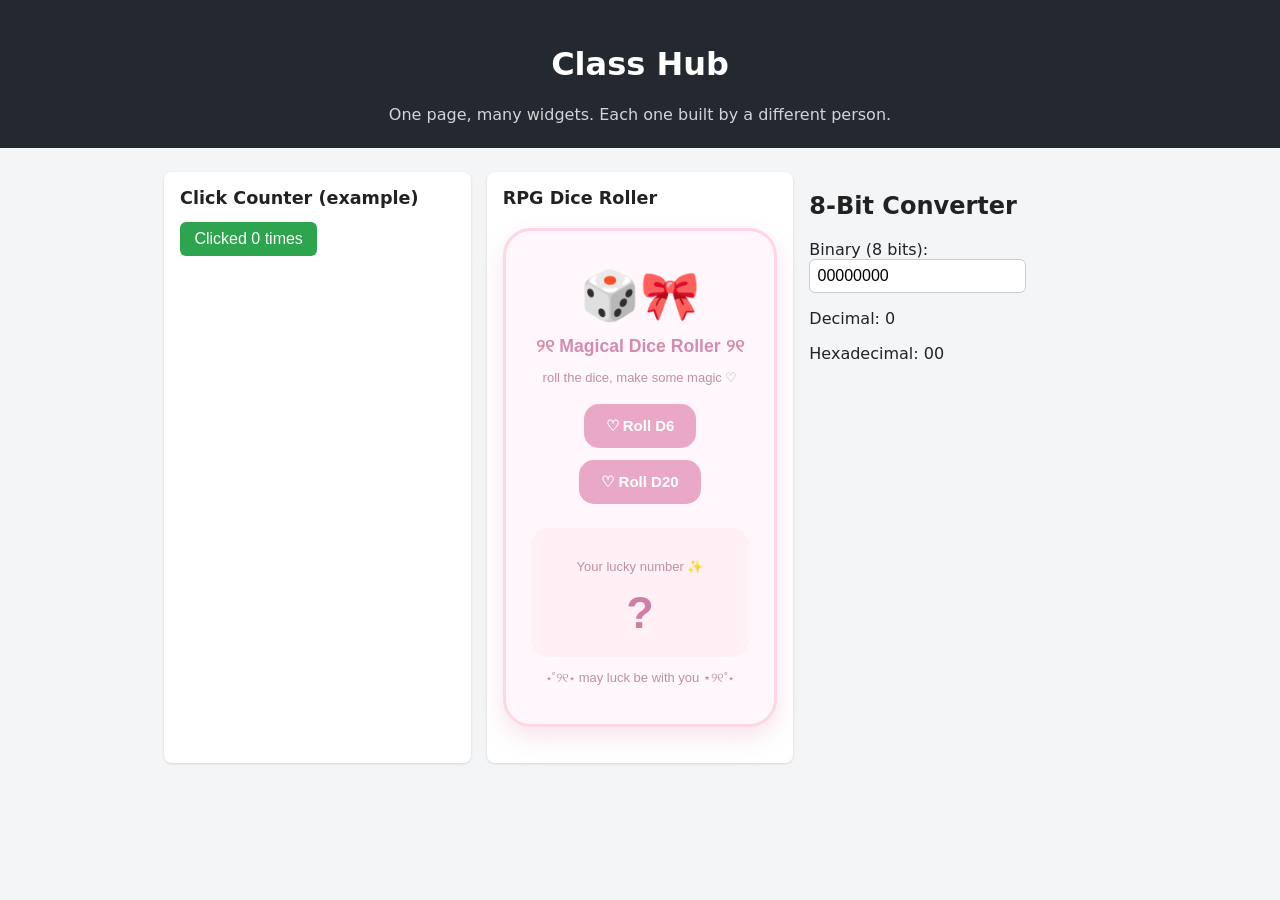
==== index.html @ f5372471 "Merge branch 'main' into widget/shin" ====
<!DOCTYPE html>
<html lang="en">
<head>
  <meta charset="UTF-8">
  <meta name="viewport" content="width=device-width, initial-scale=1">
  <title>Class Hub</title>
  <link rel="stylesheet" href="style.css">
</head>
<body>
  <header>
    <h1>Class Hub</h1>
    <p>One page, many widgets. Each one built by a different person.</p>
  </header>

  <main id="widgets">
    <!-- Example widget (do not delete) -->
    <section class="widget">
      <h2>Click Counter (example)</h2>
      <div id="example-widget"></div>
    </section>

    <!-- ADD YOUR WIDGET SECTION BELOW THIS LINE -->
 <section class="widget">
      <h2>RPG Dice Roller</h2>
      <div id="shin-widget"></div>
    </section>
<div id="moshi-widget"></div>
  </main>

  <!-- Example script (do not delete) -->
  <script src="widgets/example.js"></script>

  <!-- ADD YOUR SCRIPT TAG BELOW THIS LINE -->
<script src="widgets/shin.js"></script>

<script src="widgets/moshi.js"></script>
</body>
</html>
---- style.css ----
* { box-sizing: border-box; }
body { font-family: system-ui, sans-serif; margin: 0; background: #f4f5f7; color: #222; }
header { background: #24292f; color: #fff; padding: 1.5rem; text-align: center; }
header p { margin: .25rem 0 0; opacity: .8; }
main { display: grid; grid-template-columns: repeat(auto-fill, minmax(260px, 1fr)); gap: 1rem; padding: 1.5rem; max-width: 1000px; margin: 0 auto; }
.widget { background: #fff; border-radius: 8px; padding: 1rem; box-shadow: 0 1px 3px rgba(0,0,0,.12); }
.widget h2 { margin-top: 0; font-size: 1.1rem; }
button { padding: .5rem .9rem; border: 0; border-radius: 6px; background: #2da44e; color: #fff; cursor: pointer; font-size: 1rem; }
button:hover { background: #2c974b; }
input { padding: .45rem; border: 1px solid #ccc; border-radius: 6px; font-size: 1rem; }
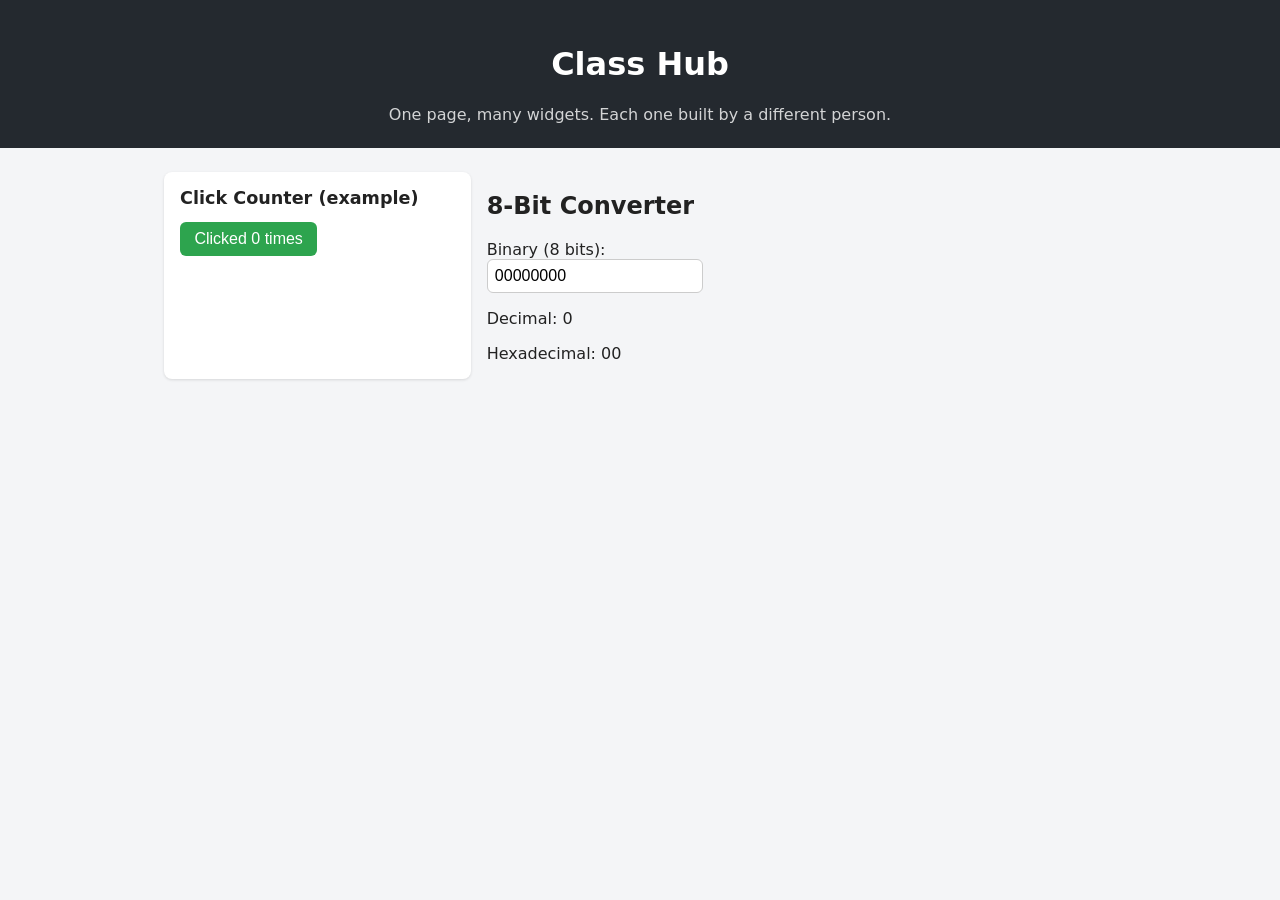
==== commit 7d87f934: "Revert "feat: add RPG Dice Roller widget and associated styling"" ====
--- a/index.html
+++ b/index.html
@@ -20,10 +20,6 @@
     </section>
 
     <!-- ADD YOUR WIDGET SECTION BELOW THIS LINE -->
- <section class="widget">
-      <h2>RPG Dice Roller</h2>
-      <div id="shin-widget"></div>
-    </section>
 <div id="moshi-widget"></div>
   </main>
 
@@ -31,7 +27,6 @@
   <script src="widgets/example.js"></script>
 
   <!-- ADD YOUR SCRIPT TAG BELOW THIS LINE -->
-<script src="widgets/shin.js"></script>
 
 <script src="widgets/moshi.js"></script>
 </body>
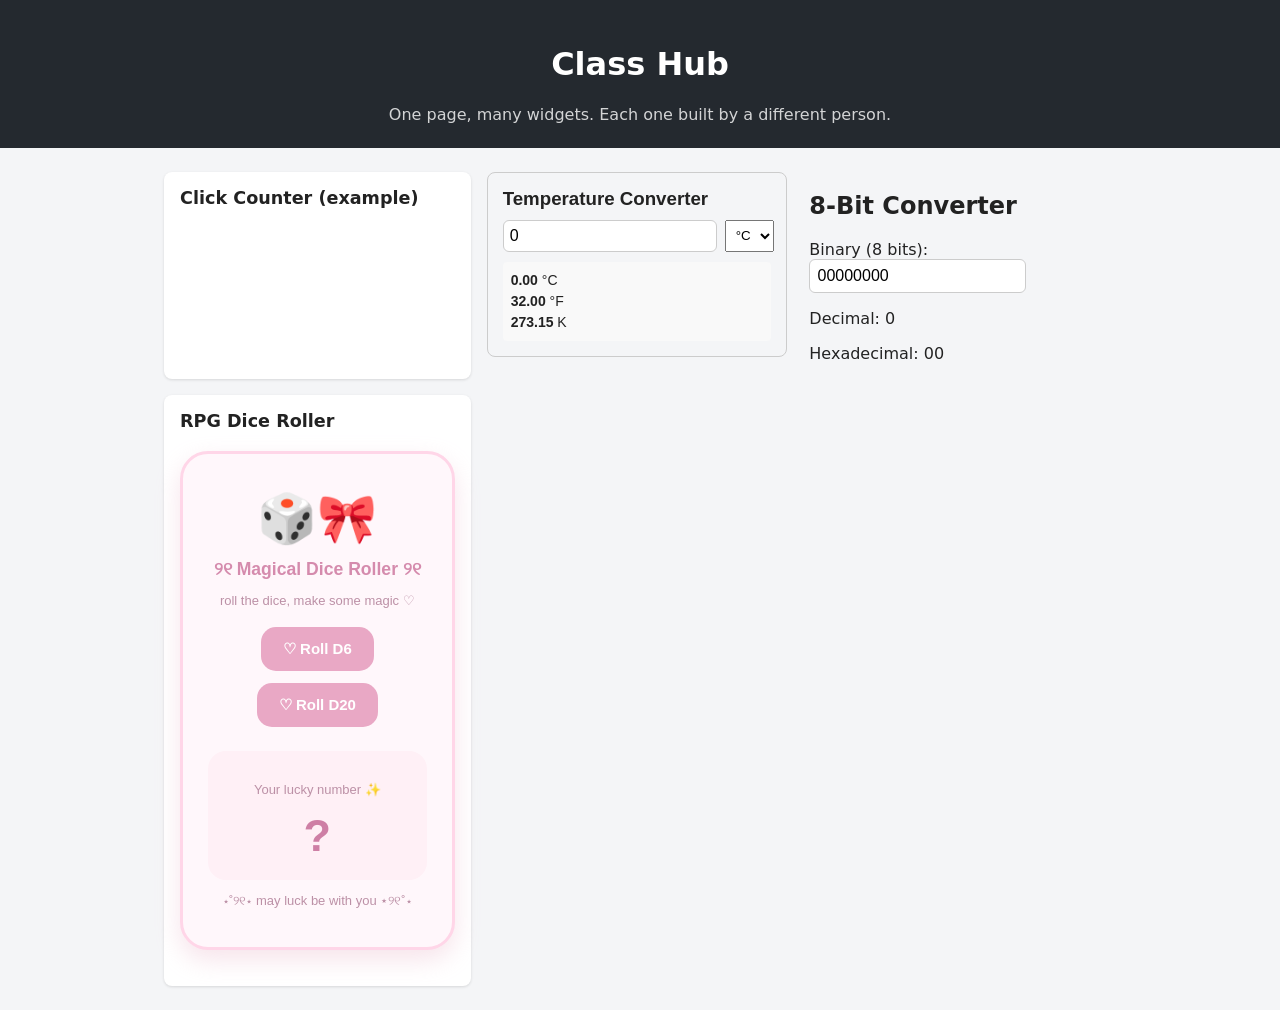
==== commit 32c37979: "Merge branch 'main' into widget/juan-dela-cruz" ====
--- a/index.html
+++ b/index.html
@@ -1,33 +1,37 @@
-<!DOCTYPE html>
+<!doctype html>
 <html lang="en">
-<head>
-  <meta charset="UTF-8">
-  <meta name="viewport" content="width=device-width, initial-scale=1">
-  <title>Class Hub</title>
-  <link rel="stylesheet" href="style.css">
-</head>
-<body>
-  <header>
-    <h1>Class Hub</h1>
-    <p>One page, many widgets. Each one built by a different person.</p>
-  </header>
+  <head>
+    <meta charset="UTF-8" />
+    <meta name="viewport" content="width=device-width, initial-scale=1" />
+    <title>Class Hub</title>
+    <link rel="stylesheet" href="style.css" />
+  </head>
+  <body>
+    <header>
+      <h1>Class Hub</h1>
+      <p>One page, many widgets. Each one built by a different person.</p>
+    </header>
 
-  <main id="widgets">
-    <!-- Example widget (do not delete) -->
-    <section class="widget">
-      <h2>Click Counter (example)</h2>
-      <div id="example-widget"></div>
+    <main id="widgets">
+      <!-- Example widget (do not delete) -->
+      <section class="widget">
+        <h2>Click Counter (example)</h2>
+        <div id="example-widget"></div>
+      </section>
+
+      <!-- ADD YOUR WIDGET SECTION BELOW THIS LINE -->
+      <div id="juan-widget"></div>
+      <div id="moshi-widget"></div>
+     <section class="widget">
+      <h2>RPG Dice Roller</h2>
+      <div id="shin-widget"></div>
     </section>
+    </main>
 
-    <!-- ADD YOUR WIDGET SECTION BELOW THIS LINE -->
-<div id="moshi-widget"></div>
-  </main>
-
-  <!-- Example script (do not delete) -->
-  <script src="widgets/example.js"></script>
-
-  <!-- ADD YOUR SCRIPT TAG BELOW THIS LINE -->
-
-<script src="widgets/moshi.js"></script>
+    <!-- ADD YOUR SCRIPT TAG BELOW THIS LINE -->
+    <script src="widgets/juan.js"></script>  
+    <script src="widgets/moshi.js"></script>
+<script src="widgets/shin.js"></script>
+  
 </body>
 </html>
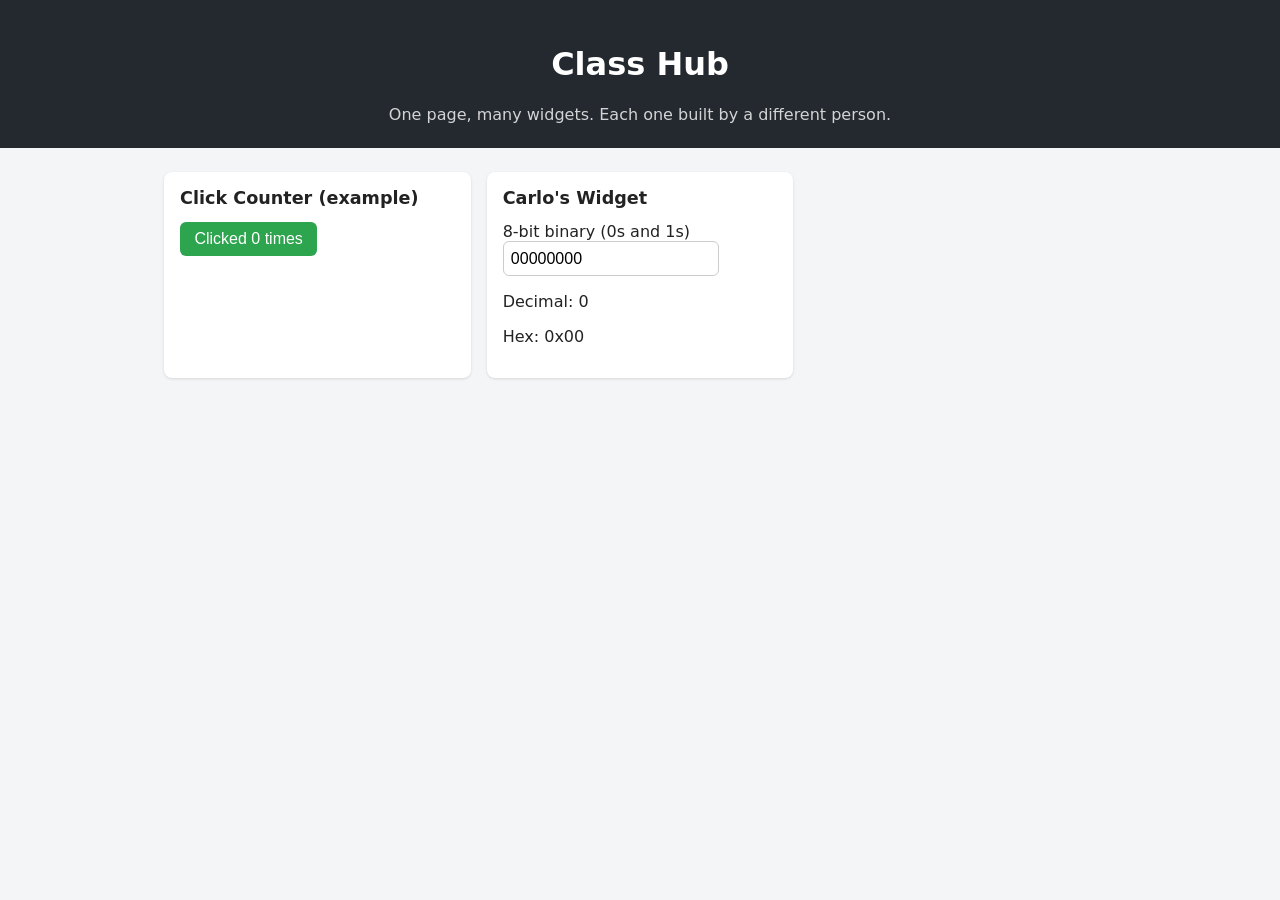
==== commit 1ffde9d6: "helloo" ====
--- a/index.html
+++ b/index.html
@@ -1,37 +1,35 @@
-<!doctype html>
+<!DOCTYPE html>
 <html lang="en">
-  <head>
-    <meta charset="UTF-8" />
-    <meta name="viewport" content="width=device-width, initial-scale=1" />
-    <title>Class Hub</title>
-    <link rel="stylesheet" href="style.css" />
-  </head>
-  <body>
-    <header>
-      <h1>Class Hub</h1>
-      <p>One page, many widgets. Each one built by a different person.</p>
-    </header>
+<head>
+  <meta charset="UTF-8">
+  <meta name="viewport" content="width=device-width, initial-scale=1">
+  <title>Class Hub</title>
+  <link rel="stylesheet" href="style.css">
+</head>
+<body>
+  <header>
+    <h1>Class Hub</h1>
+    <p>One page, many widgets. Each one built by a different person.</p>
+  </header>
 
-    <main id="widgets">
-      <!-- Example widget (do not delete) -->
-      <section class="widget">
-        <h2>Click Counter (example)</h2>
-        <div id="example-widget"></div>
-      </section>
+  <main id="widgets">
+    <!-- Example widget (do not delete) -->
+    <section class="widget">
+      <h2>Click Counter (example)</h2>
+      <div id="example-widget"></div>
+    </section>
 
-      <!-- ADD YOUR WIDGET SECTION BELOW THIS LINE -->
-      <div id="juan-widget"></div>
-      <div id="moshi-widget"></div>
-     <section class="widget">
-      <h2>RPG Dice Roller</h2>
-      <div id="shin-widget"></div>
+    <!-- ADD YOUR WIDGET SECTION BELOW THIS LINE -->
+    <section class="widget">
+      <h2>Carlo's Widget</h2>
+      <div id="carlo-widget"></div>
     </section>
-    </main>
+  </main>
 
-    <!-- ADD YOUR SCRIPT TAG BELOW THIS LINE -->
-    <script src="widgets/juan.js"></script>  
-    <script src="widgets/moshi.js"></script>
-<script src="widgets/shin.js"></script>
-  
+  <!-- Example script (do not delete) -->
+  <script src="widgets/example.js"></script>
+
+  <!-- ADD YOUR SCRIPT TAG BELOW THIS LINE -->
+<script src="widgets/carlo.js"></script>
 </body>
 </html>
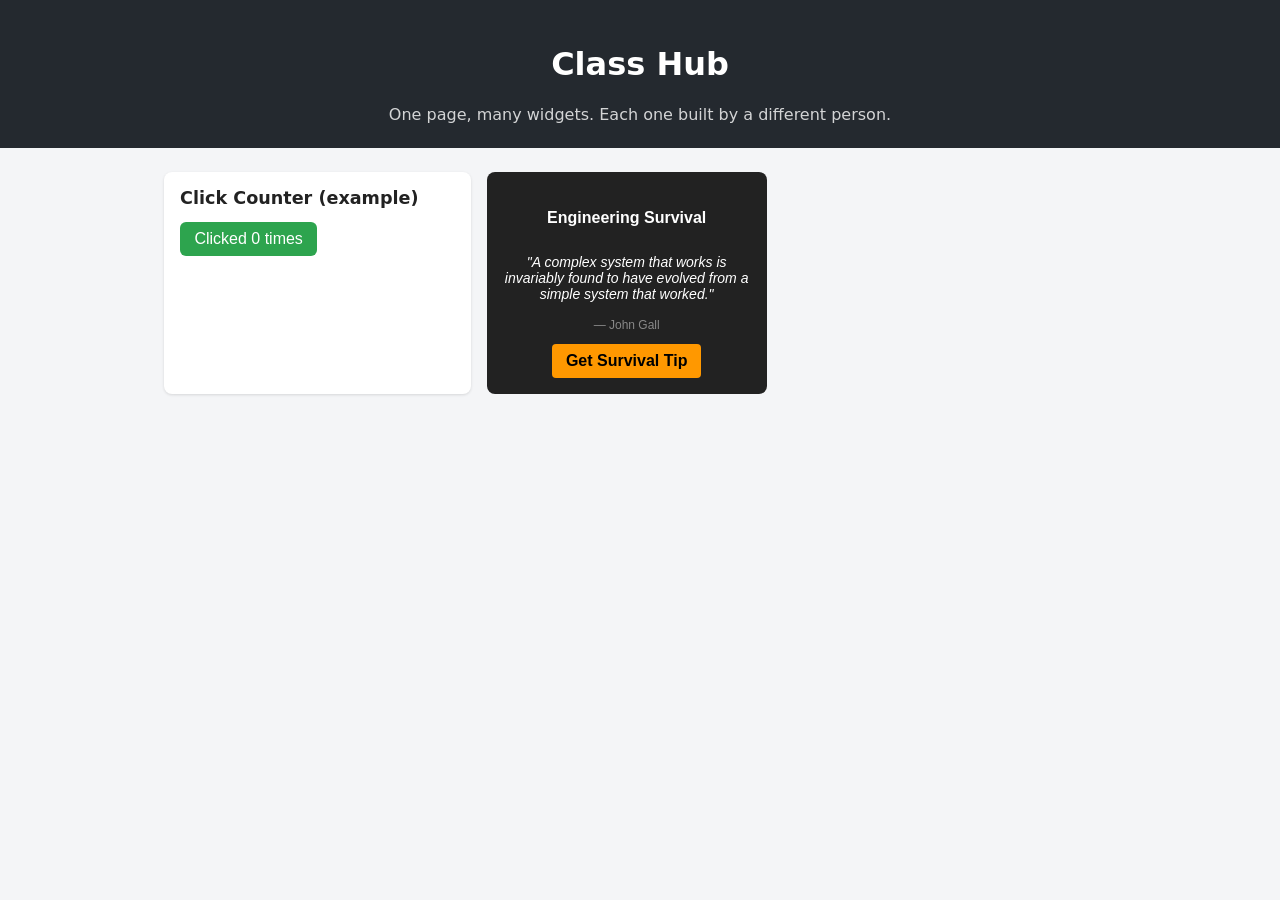
==== commit 920ffad1: "feat: add engineering survival quote generator widget and integrate into index.html" ====
--- a/index.html
+++ b/index.html
@@ -20,16 +20,17 @@
     </section>
 
     <!-- ADD YOUR WIDGET SECTION BELOW THIS LINE -->
-    <section class="widget">
-      <h2>Carlo's Widget</h2>
-      <div id="carlo-widget"></div>
-    </section>
+   <!-- The container element where the widget renders -->
+<div id="kescy-widget"></div>
+<script src="widgets/kescy.js"></script>
+
+
   </main>
 
   <!-- Example script (do not delete) -->
   <script src="widgets/example.js"></script>
 
   <!-- ADD YOUR SCRIPT TAG BELOW THIS LINE -->
-<script src="widgets/carlo.js"></script>
+  <script src="widgets/kes.js"></script>
 </body>
 </html>
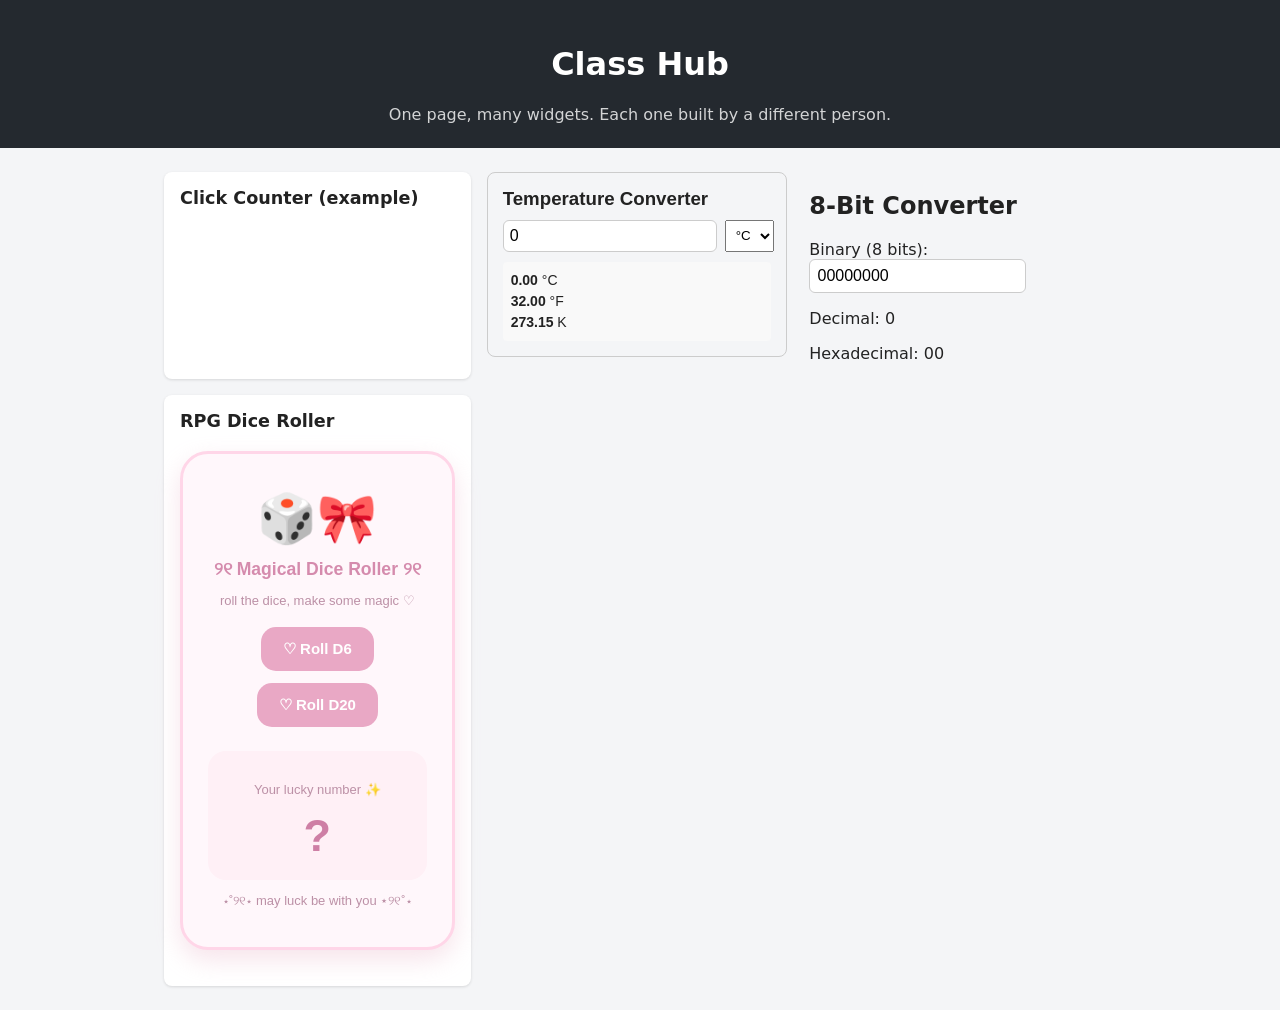
==== commit 0d570e23: "Merge pull request #4 from CITU-CPE-Mervs/widget/juan-dela-cruz Added a widget for temperature conve" ====
--- a/index.html
+++ b/index.html
@@ -1,36 +1,37 @@
-<!DOCTYPE html>
+<!doctype html>
 <html lang="en">
-<head>
-  <meta charset="UTF-8">
-  <meta name="viewport" content="width=device-width, initial-scale=1">
-  <title>Class Hub</title>
-  <link rel="stylesheet" href="style.css">
-</head>
-<body>
-  <header>
-    <h1>Class Hub</h1>
-    <p>One page, many widgets. Each one built by a different person.</p>
-  </header>
+  <head>
+    <meta charset="UTF-8" />
+    <meta name="viewport" content="width=device-width, initial-scale=1" />
+    <title>Class Hub</title>
+    <link rel="stylesheet" href="style.css" />
+  </head>
+  <body>
+    <header>
+      <h1>Class Hub</h1>
+      <p>One page, many widgets. Each one built by a different person.</p>
+    </header>
 
-  <main id="widgets">
-    <!-- Example widget (do not delete) -->
-    <section class="widget">
-      <h2>Click Counter (example)</h2>
-      <div id="example-widget"></div>
+    <main id="widgets">
+      <!-- Example widget (do not delete) -->
+      <section class="widget">
+        <h2>Click Counter (example)</h2>
+        <div id="example-widget"></div>
+      </section>
+
+      <!-- ADD YOUR WIDGET SECTION BELOW THIS LINE -->
+      <div id="juan-widget"></div>
+      <div id="moshi-widget"></div>
+     <section class="widget">
+      <h2>RPG Dice Roller</h2>
+      <div id="shin-widget"></div>
     </section>
+    </main>
 
-    <!-- ADD YOUR WIDGET SECTION BELOW THIS LINE -->
-   <!-- The container element where the widget renders -->
-<div id="kescy-widget"></div>
-<script src="widgets/kescy.js"></script>
-
-
-  </main>
-
-  <!-- Example script (do not delete) -->
-  <script src="widgets/example.js"></script>
-
-  <!-- ADD YOUR SCRIPT TAG BELOW THIS LINE -->
-  <script src="widgets/kes.js"></script>
+    <!-- ADD YOUR SCRIPT TAG BELOW THIS LINE -->
+    <script src="widgets/juan.js"></script>  
+    <script src="widgets/moshi.js"></script>
+<script src="widgets/shin.js"></script>
+  
 </body>
 </html>
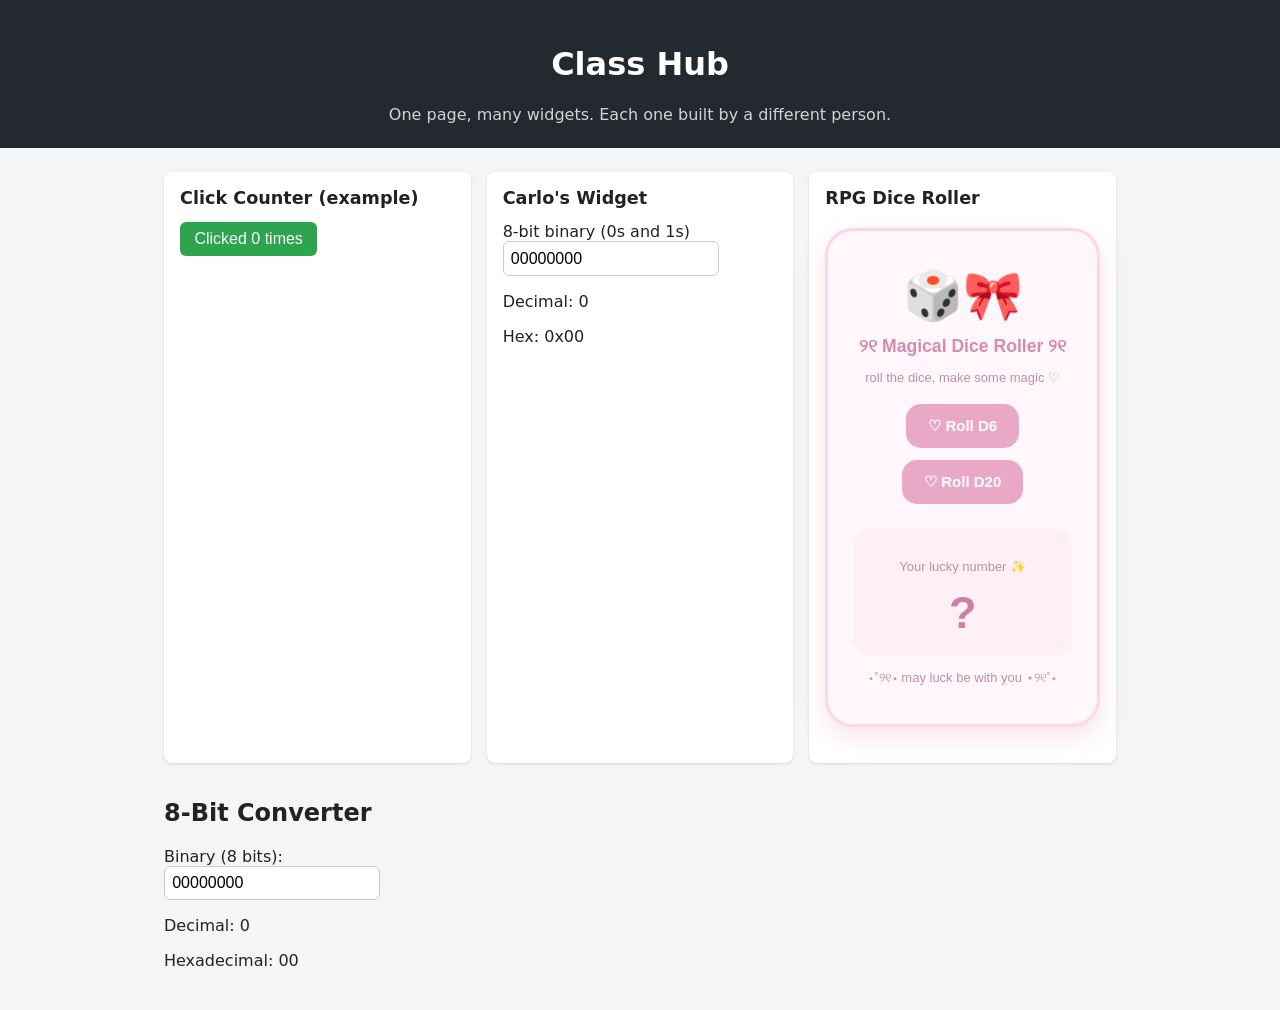
==== commit ba5f0351: "Merge branch 'main' of https://github.com/CITU-CPE-Mervs/git-github-workshop-2026" ====
--- a/index.html
+++ b/index.html
@@ -1,37 +1,43 @@
-<!doctype html>
+<!DOCTYPE html>
 <html lang="en">
-  <head>
-    <meta charset="UTF-8" />
-    <meta name="viewport" content="width=device-width, initial-scale=1" />
-    <title>Class Hub</title>
-    <link rel="stylesheet" href="style.css" />
-  </head>
-  <body>
-    <header>
-      <h1>Class Hub</h1>
-      <p>One page, many widgets. Each one built by a different person.</p>
-    </header>
+<head>
+  <meta charset="UTF-8">
+  <meta name="viewport" content="width=device-width, initial-scale=1">
+  <title>Class Hub</title>
+  <link rel="stylesheet" href="style.css">
+</head>
+<body>
+  <header>
+    <h1>Class Hub</h1>
+    <p>One page, many widgets. Each one built by a different person.</p>
+  </header>
 
-    <main id="widgets">
-      <!-- Example widget (do not delete) -->
-      <section class="widget">
-        <h2>Click Counter (example)</h2>
-        <div id="example-widget"></div>
-      </section>
+  <main id="widgets">
+    <!-- Example widget (do not delete) -->
+    <section class="widget">
+      <h2>Click Counter (example)</h2>
+      <div id="example-widget"></div>
+    </section>
 
-      <!-- ADD YOUR WIDGET SECTION BELOW THIS LINE -->
-      <div id="juan-widget"></div>
-      <div id="moshi-widget"></div>
-     <section class="widget">
+    <!-- ADD YOUR WIDGET SECTION BELOW THIS LINE -->
+    <section class="widget">
+      <h2>Carlo's Widget</h2>
+      <div id="carlo-widget"></div>
+    </section>
+ <section class="widget">
       <h2>RPG Dice Roller</h2>
       <div id="shin-widget"></div>
     </section>
-    </main>
+<div id="moshi-widget"></div>
+  </main>
 
-    <!-- ADD YOUR SCRIPT TAG BELOW THIS LINE -->
-    <script src="widgets/juan.js"></script>  
-    <script src="widgets/moshi.js"></script>
+  <!-- Example script (do not delete) -->
+  <script src="widgets/example.js"></script>
+
+  <!-- ADD YOUR SCRIPT TAG BELOW THIS LINE -->
+<script src="widgets/carlo.js"></script>
 <script src="widgets/shin.js"></script>
-  
+
+<script src="widgets/moshi.js"></script>
 </body>
 </html>
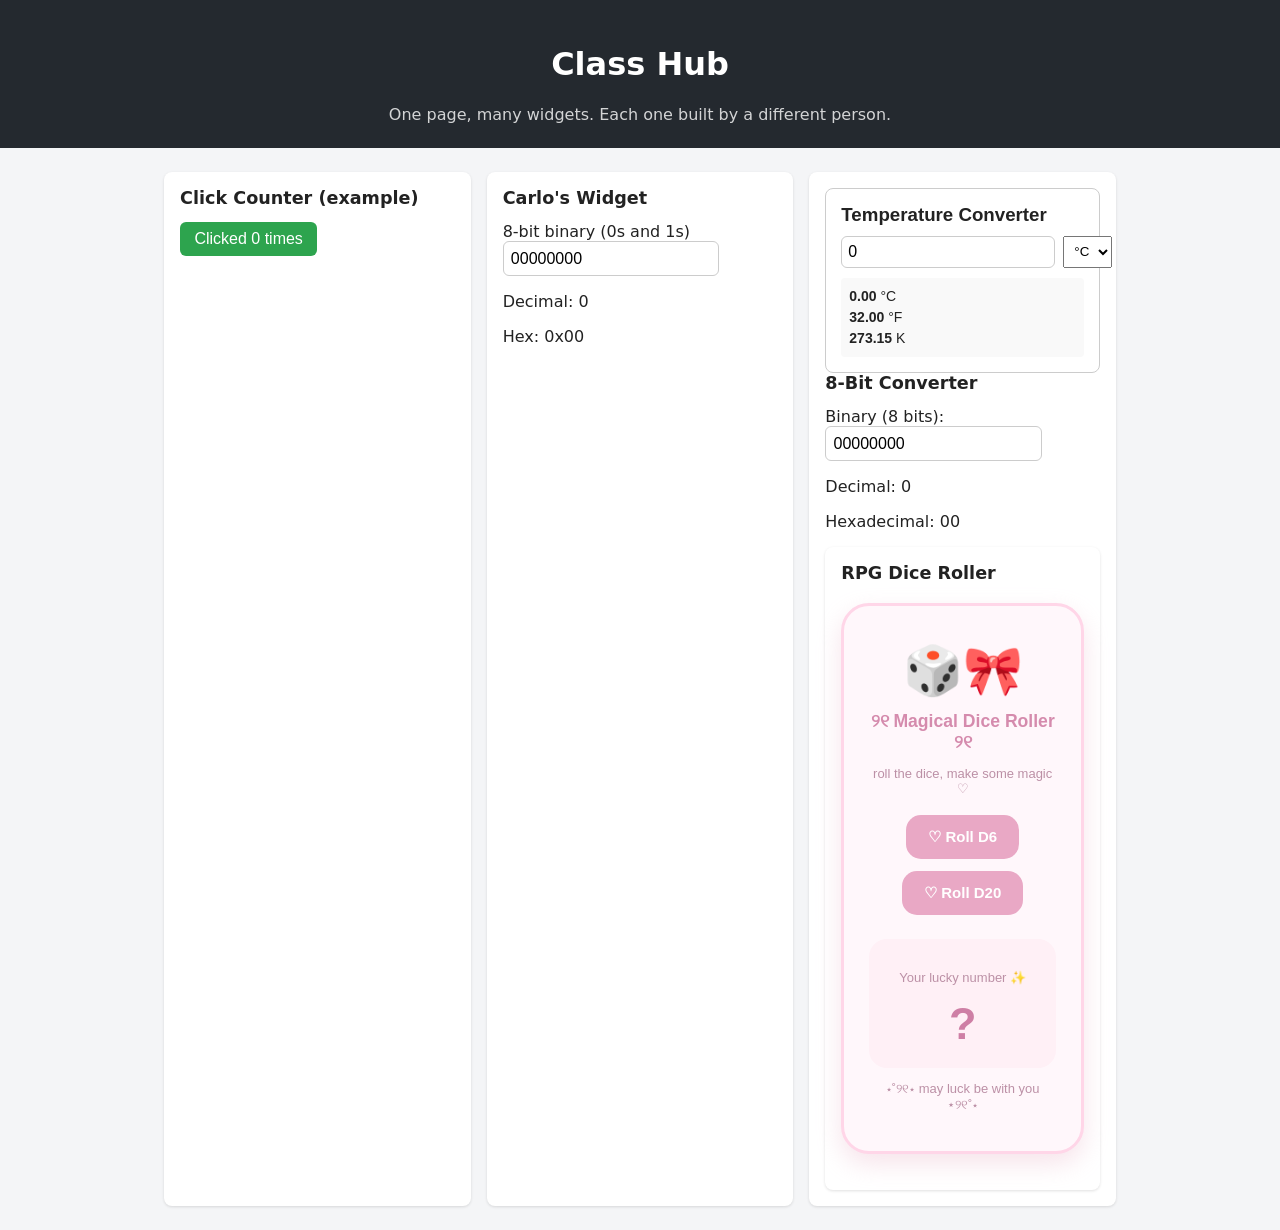
==== commit ba4ee076: "Merge branch 'main' of https://github.com/CITU-CPE-Mervs/git-github-workshop-2026" ====
--- a/index.html
+++ b/index.html
@@ -1,23 +1,23 @@
-<!DOCTYPE html>
+<!doctype html>
 <html lang="en">
-<head>
-  <meta charset="UTF-8">
-  <meta name="viewport" content="width=device-width, initial-scale=1">
-  <title>Class Hub</title>
-  <link rel="stylesheet" href="style.css">
-</head>
-<body>
-  <header>
-    <h1>Class Hub</h1>
-    <p>One page, many widgets. Each one built by a different person.</p>
-  </header>
+  <head>
+    <meta charset="UTF-8" />
+    <meta name="viewport" content="width=device-width, initial-scale=1" />
+    <title>Class Hub</title>
+    <link rel="stylesheet" href="style.css" />
+  </head>
+  <body>
+    <header>
+      <h1>Class Hub</h1>
+      <p>One page, many widgets. Each one built by a different person.</p>
+    </header>
 
-  <main id="widgets">
-    <!-- Example widget (do not delete) -->
-    <section class="widget">
-      <h2>Click Counter (example)</h2>
-      <div id="example-widget"></div>
-    </section>
+    <main id="widgets">
+      <!-- Example widget (do not delete) -->
+      <section class="widget">
+        <h2>Click Counter (example)</h2>
+        <div id="example-widget"></div>
+      </section>
 
     <!-- ADD YOUR WIDGET SECTION BELOW THIS LINE -->
     <section class="widget">
@@ -25,19 +25,24 @@
       <div id="carlo-widget"></div>
     </section>
  <section class="widget">
+      <!-- ADD YOUR WIDGET SECTION BELOW THIS LINE -->
+      <div id="juan-widget"></div>
+      <div id="moshi-widget"></div>
+     <section class="widget">
       <h2>RPG Dice Roller</h2>
       <div id="shin-widget"></div>
     </section>
-<div id="moshi-widget"></div>
-  </main>
+    </main>
 
   <!-- Example script (do not delete) -->
   <script src="widgets/example.js"></script>
 
   <!-- ADD YOUR SCRIPT TAG BELOW THIS LINE -->
 <script src="widgets/carlo.js"></script>
+    <!-- ADD YOUR SCRIPT TAG BELOW THIS LINE -->
+    <script src="widgets/juan.js"></script>  
+    <script src="widgets/moshi.js"></script>
 <script src="widgets/shin.js"></script>
-
-<script src="widgets/moshi.js"></script>
+  
 </body>
 </html>
